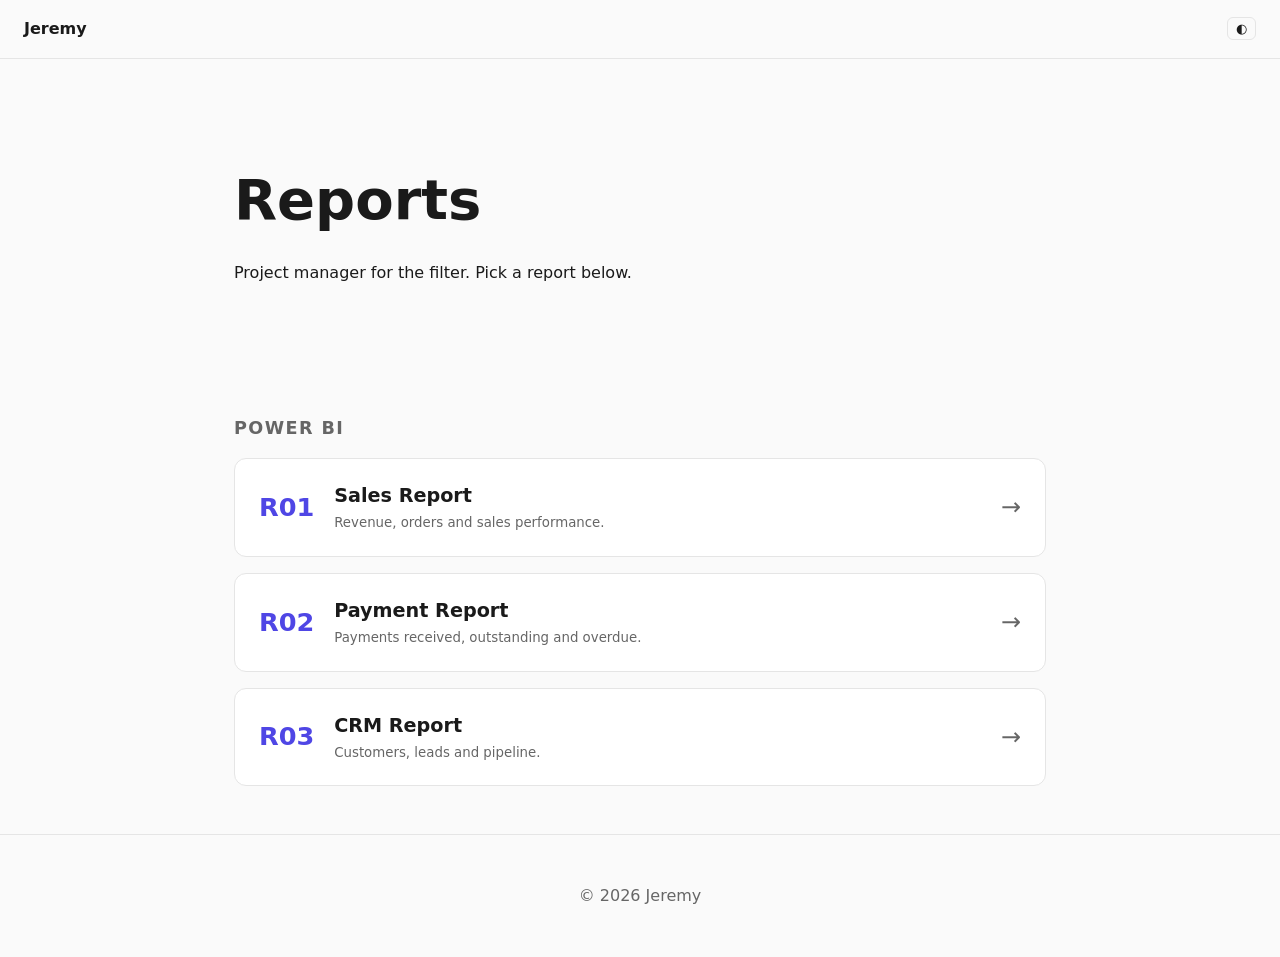
==== index.html @ 3371f1e7 "Label reports R01-R03 under Power BI main category Co-Authored-By: Claude Sonnet 5.5 <noreply@anthro" ====
<!doctype html>
<html lang="en">
<head>
  <meta charset="utf-8">
  <meta name="viewport" content="width=device-width, initial-scale=1">
  <title>Jeremy – Reports</title>
  <meta name="description" content="Report index">
  <link rel="stylesheet" href="assets/style.css">
</head>
<body>
  <header class="site-header">
    <a class="brand" href="index.html">Jeremy</a>
    <button id="theme-toggle" type="button" aria-label="Toggle theme">◐</button>
  </header>

  <main>
    <section class="hero">
      <h1>Reports</h1>
      <p>Project manager for the filter. Pick a report below.</p>
    </section>

    <section aria-label="Report index">
      <h2 class="category">Power BI</h2>
      <div class="reports">
      <a class="report" href="reports/sales.html">
        <span class="num">R01</span>
        <span class="info"><strong>Sales Report</strong><small>Revenue, orders and sales performance.</small></span>
        <span class="go" aria-hidden="true">→</span>
      </a>
      <a class="report" href="reports/payment.html">
        <span class="num">R02</span>
        <span class="info"><strong>Payment Report</strong><small>Payments received, outstanding and overdue.</small></span>
        <span class="go" aria-hidden="true">→</span>
      </a>
      <a class="report" href="reports/crm.html">
        <span class="num">R03</span>
        <span class="info"><strong>CRM Report</strong><small>Customers, leads and pipeline.</small></span>
        <span class="go" aria-hidden="true">→</span>
      </a>
      </div>
      <!-- To add a category: copy the <h2 class="category"> and the <div class="reports"> below it. To add a report: copy one <a class="report"> block, bump the number, point href to a new page in reports/ -->
    </section>
  </main>

  <footer><p>&copy; <span id="year"></span> Jeremy</p></footer>
  <script src="assets/script.js"></script>
</body>
</html>
---- assets/style.css ----
:root{--bg:#fafafa;--fg:#1a1a1a;--muted:#666;--card:#fff;--accent:#4f46e5;--border:#e5e5e5}
:root[data-theme="dark"]{--bg:#111;--fg:#eee;--muted:#999;--card:#1b1b1b;--accent:#818cf8;--border:#2a2a2a}
@media (prefers-color-scheme:dark){:root:not([data-theme="light"]){--bg:#111;--fg:#eee;--muted:#999;--card:#1b1b1b;--accent:#818cf8;--border:#2a2a2a}}
*{box-sizing:border-box}
html{scroll-behavior:smooth}
body{margin:0;font:16px/1.6 system-ui,-apple-system,Segoe UI,sans-serif;background:var(--bg);color:var(--fg)}
a{color:var(--accent)}
.site-header{display:flex;justify-content:space-between;align-items:center;padding:1rem 1.5rem;border-bottom:1px solid var(--border);position:sticky;top:0;background:var(--bg)}
.brand{font-weight:700;text-decoration:none;color:var(--fg)}
nav{display:flex;gap:1rem;align-items:center}
nav a{text-decoration:none;color:var(--muted)}
nav a:hover{color:var(--accent)}
#theme-toggle{background:none;border:1px solid var(--border);color:var(--fg);border-radius:6px;cursor:pointer;padding:.2rem .5rem}
main{max-width:860px;margin:0 auto;padding:0 1.5rem}
section{padding:3rem 0}
.hero{padding:6rem 0 4rem}
.hero h1{font-size:clamp(2rem,6vw,3.5rem);margin:0 0 1rem}
.accent{color:var(--accent)}
.btn{display:inline-block;margin-top:1rem;padding:.7rem 1.2rem;background:var(--accent);color:#fff;border-radius:8px;text-decoration:none}
.btn-ghost{background:transparent;color:var(--accent);border:1px solid var(--accent);margin-left:.5rem}
.grid{display:grid;grid-template-columns:repeat(auto-fit,minmax(220px,1fr));gap:1rem}
.card{background:var(--card);border:1px solid var(--border);border-radius:10px;padding:1.2rem}
.card h3{margin-top:0}
footer{text-align:center;padding:2rem;color:var(--muted);border-top:1px solid var(--border)}
.reports{display:grid;gap:1rem}
.report{display:flex;align-items:center;gap:1.2rem;padding:1.4rem 1.5rem;background:var(--card);border:1px solid var(--border);border-radius:12px;text-decoration:none;color:var(--fg);transition:border-color .15s,transform .15s}
.report:hover{border-color:var(--accent);transform:translateY(-2px)}
.report .num{font-size:1.6rem;font-weight:700;color:var(--accent);min-width:3.5rem}
.report .info{display:flex;flex-direction:column;flex:1}
.report .info strong{font-size:1.2rem}
.report small{color:var(--muted)}
.report .go{font-size:1.5rem;color:var(--muted)}
.kpis{display:grid;grid-template-columns:1fr;gap:1rem;margin:1.5rem 0}
.kpi{background:var(--card);border:1px solid var(--border);border-radius:10px;padding:1rem}
.kpi small{display:block;color:var(--muted)}.kpi strong{font-size:1.5rem}
h2{margin-top:2rem}
.chart .row{display:grid;grid-template-columns:5.5rem 1fr 6rem;gap:.6rem;align-items:center;margin:.3rem 0;font-size:.9rem}
.chart .bar{background:var(--border);border-radius:4px;height:14px;overflow:hidden}
.chart .bar i{display:block;height:100%;background:var(--accent)}
.chart.alt .bar i{background:#f59e0b}
.chart .val{text-align:right;font-variant-numeric:tabular-nums}
.category{margin:0 0 1rem;font-size:1.1rem;text-transform:uppercase;letter-spacing:.08em;color:var(--muted)}
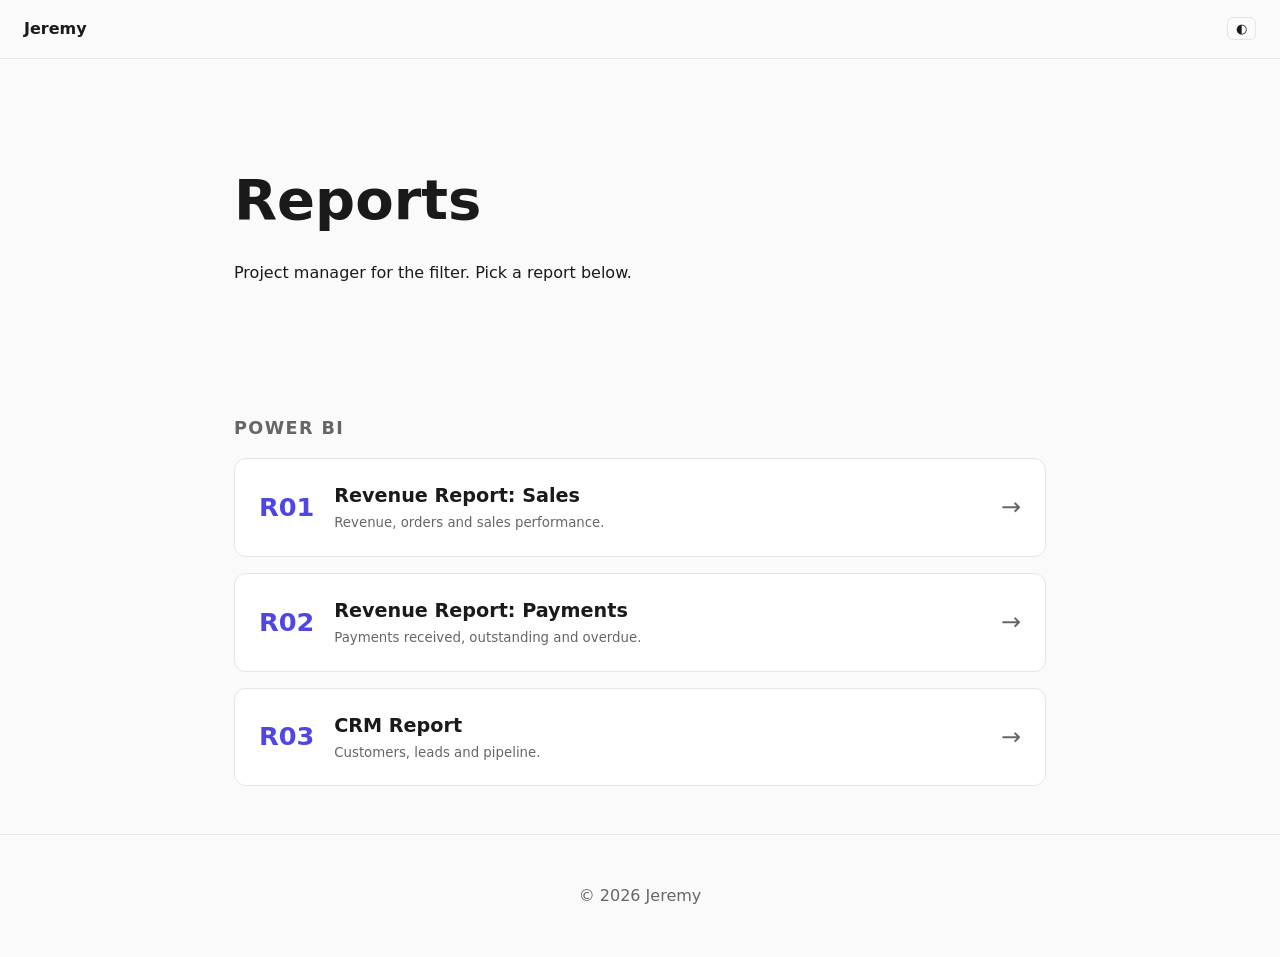
==== commit 3bce680c: "Rename R01/R02 as Revenue reports Co-Authored-By: Claude Sonnet 5.5 <noreply@anthropic.com> Claude-S" ====
--- a/index.html
+++ b/index.html
@@ -24,12 +24,12 @@
       <div class="reports">
       <a class="report" href="reports/sales.html">
         <span class="num">R01</span>
-        <span class="info"><strong>Sales Report</strong><small>Revenue, orders and sales performance.</small></span>
+        <span class="info"><strong>Revenue Report: Sales</strong><small>Revenue, orders and sales performance.</small></span>
         <span class="go" aria-hidden="true">→</span>
       </a>
       <a class="report" href="reports/payment.html">
         <span class="num">R02</span>
-        <span class="info"><strong>Payment Report</strong><small>Payments received, outstanding and overdue.</small></span>
+        <span class="info"><strong>Revenue Report: Payments</strong><small>Payments received, outstanding and overdue.</small></span>
         <span class="go" aria-hidden="true">→</span>
       </a>
       <a class="report" href="reports/crm.html">
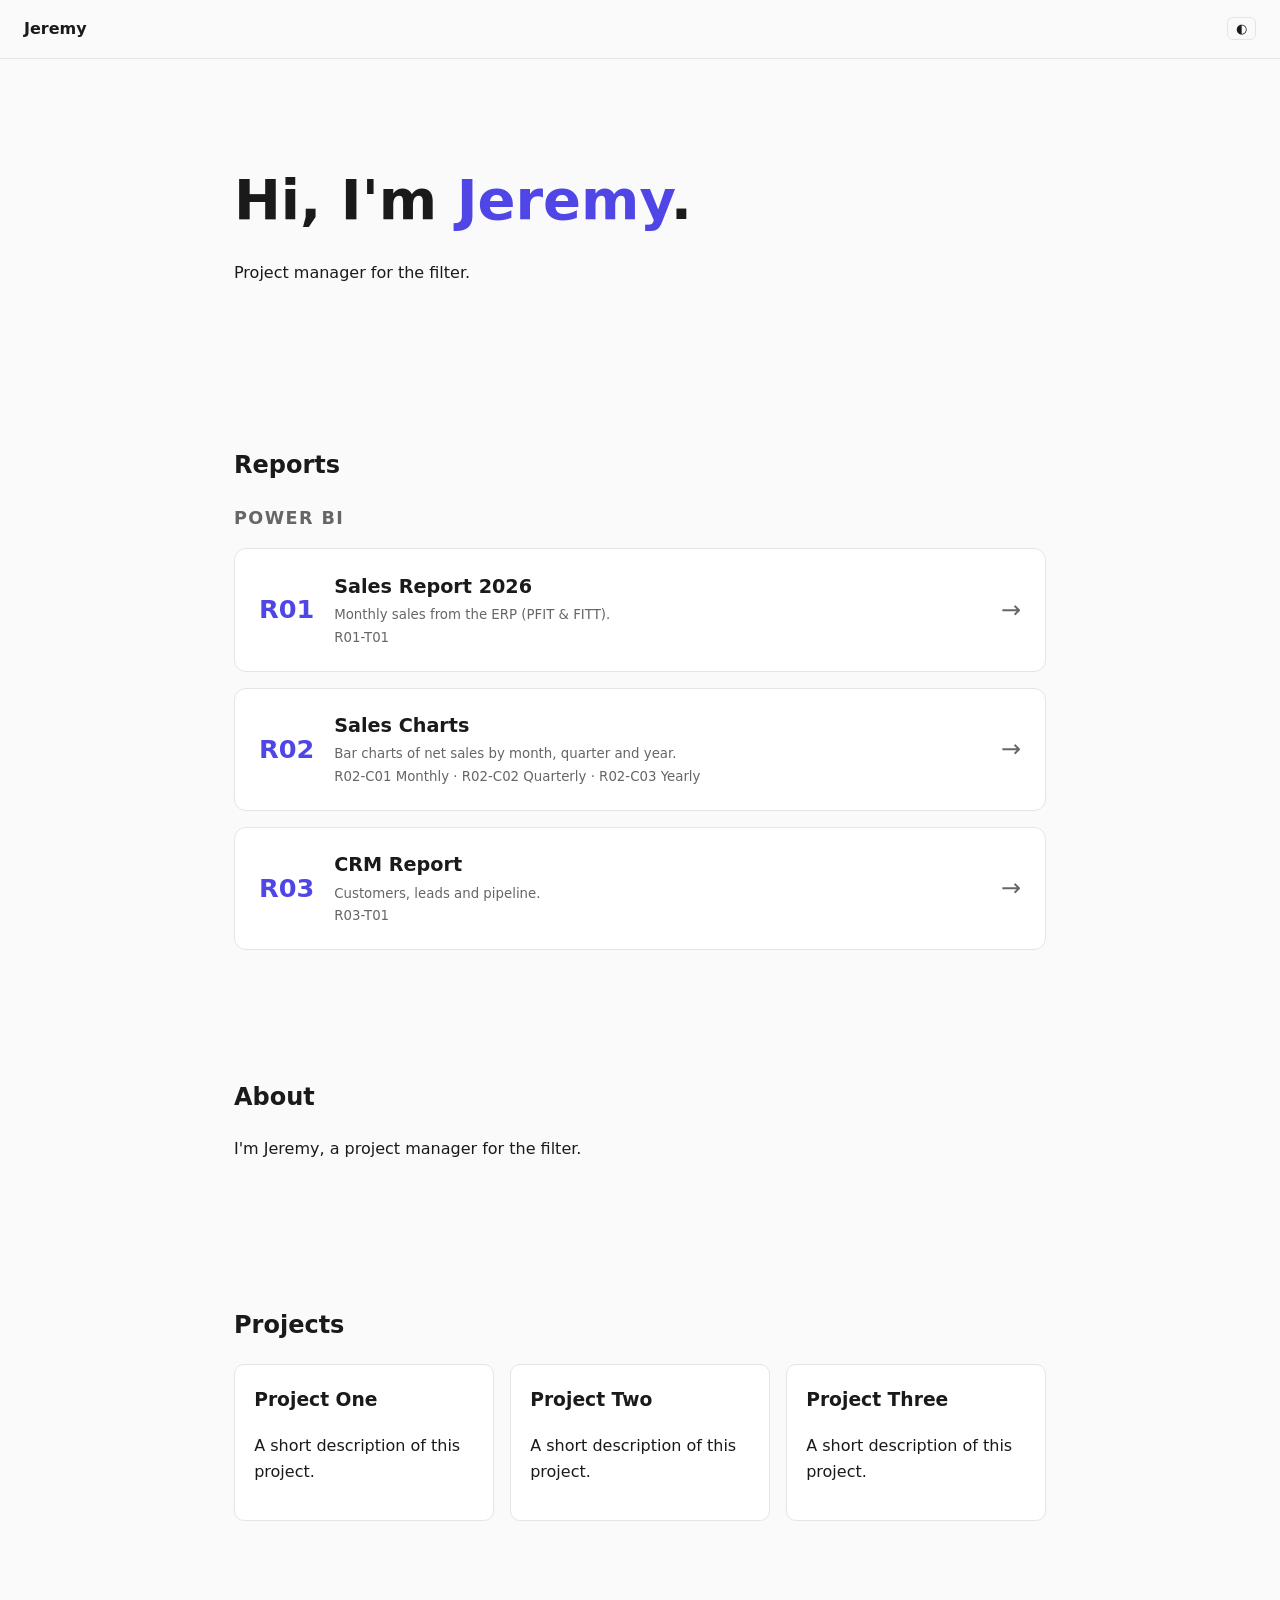
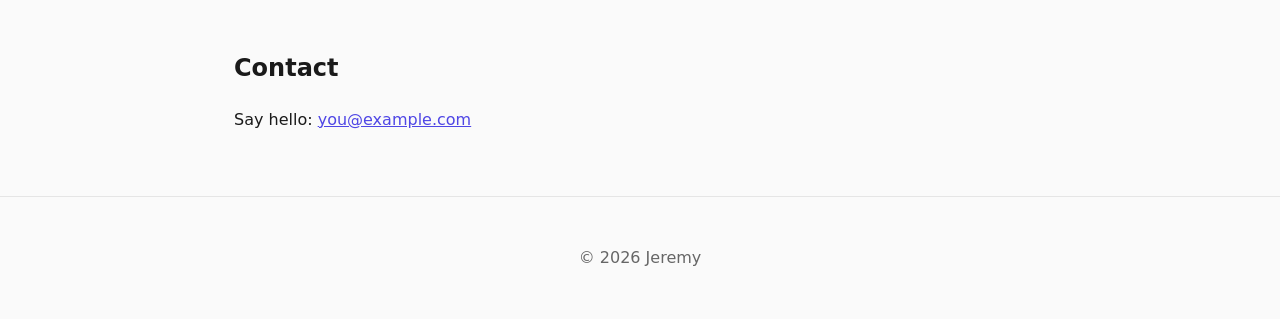
==== commit ee690276: "Group R01-R03 under Power BI on the real index; restore sales pages Co-Authored-By: Claude Sonnet 5." ====
--- a/index.html
+++ b/index.html
@@ -3,8 +3,8 @@
 <head>
   <meta charset="utf-8">
   <meta name="viewport" content="width=device-width, initial-scale=1">
-  <title>Jeremy – Reports</title>
-  <meta name="description" content="Report index">
+  <title>Jeremy</title>
+  <meta name="description" content="Personal website">
   <link rel="stylesheet" href="assets/style.css">
 </head>
 <body>
@@ -14,31 +14,51 @@
   </header>
 
   <main>
-    <section class="hero">
-      <h1>Reports</h1>
-      <p>Project manager for the filter. Pick a report below.</p>
+    <section id="home" class="hero">
+      <h1>Hi, I'm <span class="accent">Jeremy</span>.</h1>
+      <p>Project manager for the filter.</p>
     </section>
 
-    <section aria-label="Report index">
-      <h2 class="category">Power BI</h2>
+    <section id="reports" aria-label="Report index">
+      <h2>Reports</h2>
+      <h3 class="category">Power BI</h3>
       <div class="reports">
-      <a class="report" href="reports/sales.html">
-        <span class="num">R01</span>
-        <span class="info"><strong>Revenue Report: Sales</strong><small>Revenue, orders and sales performance.</small></span>
-        <span class="go" aria-hidden="true">→</span>
-      </a>
-      <a class="report" href="reports/payment.html">
-        <span class="num">R02</span>
-        <span class="info"><strong>Revenue Report: Payments</strong><small>Payments received, outstanding and overdue.</small></span>
-        <span class="go" aria-hidden="true">→</span>
-      </a>
-      <a class="report" href="reports/crm.html">
-        <span class="num">R03</span>
-        <span class="info"><strong>CRM Report</strong><small>Customers, leads and pipeline.</small></span>
-        <span class="go" aria-hidden="true">→</span>
-      </a>
+        <a class="report" href="sales-report.html">
+          <span class="num">R01</span>
+          <span class="info"><strong>Sales Report 2026</strong><small>Monthly sales from the ERP (PFIT &amp; FITT).</small><small>R01-T01</small></span>
+          <span class="go" aria-hidden="true">→</span>
+        </a>
+        <a class="report" href="sales.html">
+          <span class="num">R02</span>
+          <span class="info"><strong>Sales Charts</strong><small>Bar charts of net sales by month, quarter and year.</small><small>R02-C01 Monthly · R02-C02 Quarterly · R02-C03 Yearly</small></span>
+          <span class="go" aria-hidden="true">→</span>
+        </a>
+        <a class="report" href="reports/crm.html">
+          <span class="num">R03</span>
+          <span class="info"><strong>CRM Report</strong><small>Customers, leads and pipeline.</small><small>R03-T01</small></span>
+          <span class="go" aria-hidden="true">→</span>
+        </a>
       </div>
-      <!-- To add a category: copy the <h2 class="category"> and the <div class="reports"> below it. To add a report: copy one <a class="report"> block, bump the number, point href to a new page in reports/ -->
+      <!-- To add a report: copy one <a class="report"> block, use the next R number. To add a category: copy the <h3 class="category"> and the <div class="reports"> below it. -->
+    </section>
+
+    <section id="about">
+      <h2>About</h2>
+      <p>I'm Jeremy, a project manager for the filter.</p>
+    </section>
+
+    <section id="projects">
+      <h2>Projects</h2>
+      <div class="grid">
+        <article class="card"><h3>Project One</h3><p>A short description of this project.</p></article>
+        <article class="card"><h3>Project Two</h3><p>A short description of this project.</p></article>
+        <article class="card"><h3>Project Three</h3><p>A short description of this project.</p></article>
+      </div>
+    </section>
+
+    <section id="contact">
+      <h2>Contact</h2>
+      <p>Say hello: <a href="mailto:you@example.com">you@example.com</a></p>
     </section>
   </main>
 
--- a/assets/style.css
+++ b/assets/style.css
@@ -26,7 +26,7 @@
 .report{display:flex;align-items:center;gap:1.2rem;padding:1.4rem 1.5rem;background:var(--card);border:1px solid var(--border);border-radius:12px;text-decoration:none;color:var(--fg);transition:border-color .15s,transform .15s}
 .report:hover{border-color:var(--accent);transform:translateY(-2px)}
 .report .num{font-size:1.6rem;font-weight:700;color:var(--accent);min-width:3.5rem}
-.report .info{display:flex;flex-direction:column;flex:1}
+.report .info{display:flex;flex-direction:column;flex:1;gap:.1rem}
 .report .info strong{font-size:1.2rem}
 .report small{color:var(--muted)}
 .report .go{font-size:1.5rem;color:var(--muted)}
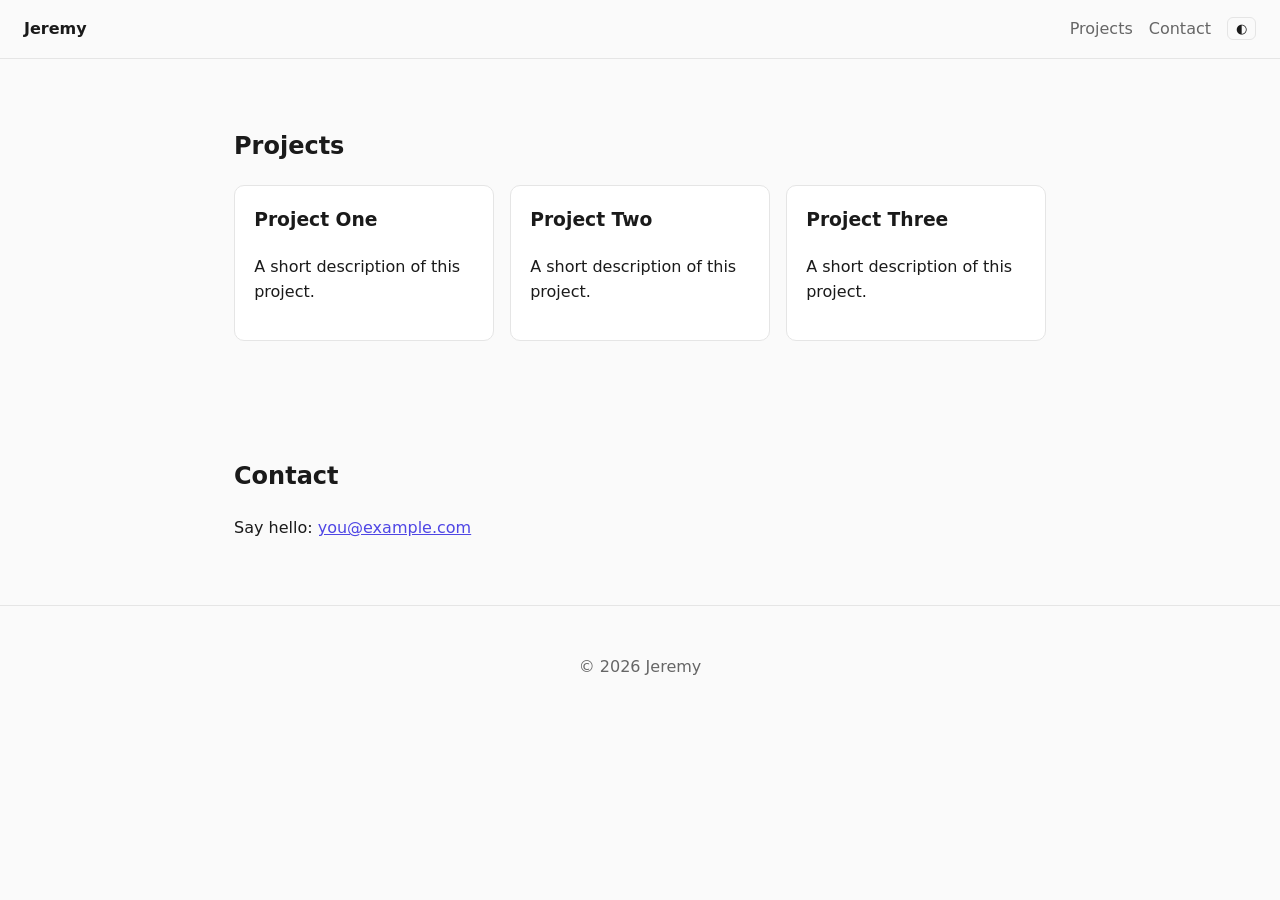
==== commit 95a150ff: "Remove hero and About sections; add header gap Co-Authored-By: Claude Sonnet 5.5 <noreply@anthropic." ====
--- a/index.html
+++ b/index.html
@@ -9,43 +9,15 @@
 </head>
 <body>
   <header class="site-header">
-    <a class="brand" href="index.html">Jeremy</a>
-    <button id="theme-toggle" type="button" aria-label="Toggle theme">◐</button>
+    <a class="brand" href="#projects">Jeremy</a>
+    <nav>
+      <a href="#projects">Projects</a>
+      <a href="#contact">Contact</a>
+      <button id="theme-toggle" aria-label="Toggle theme">◐</button>
+    </nav>
   </header>
 
   <main>
-    <section id="home" class="hero">
-      <h1>Hi, I'm <span class="accent">Jeremy</span>.</h1>
-      <p>Project manager for the filter.</p>
-    </section>
-
-    <section id="reports" aria-label="Report index">
-      <h2>Reports</h2>
-      <h3 class="category">Power BI</h3>
-      <div class="reports">
-        <a class="report" href="sales-report.html">
-          <span class="num">R01</span>
-          <span class="info"><strong>Sales Report 2026</strong><small>Monthly sales from the ERP (PFIT &amp; FITT).</small><small>R01-T01</small></span>
-          <span class="go" aria-hidden="true">→</span>
-        </a>
-        <a class="report" href="sales.html">
-          <span class="num">R02</span>
-          <span class="info"><strong>Sales Charts</strong><small>Bar charts of net sales by month, quarter and year.</small><small>R02-C01 Monthly · R02-C02 Quarterly · R02-C03 Yearly</small></span>
-          <span class="go" aria-hidden="true">→</span>
-        </a>
-        <a class="report" href="reports/crm.html">
-          <span class="num">R03</span>
-          <span class="info"><strong>CRM Report</strong><small>Customers, leads and pipeline.</small><small>R03-T01</small></span>
-          <span class="go" aria-hidden="true">→</span>
-        </a>
-      </div>
-      <!-- To add a report: copy one <a class="report"> block, use the next R number. To add a category: copy the <h3 class="category"> and the <div class="reports"> below it. -->
-    </section>
-
-    <section id="about">
-      <h2>About</h2>
-      <p>I'm Jeremy, a project manager for the filter.</p>
-    </section>
 
     <section id="projects">
       <h2>Projects</h2>
--- a/assets/style.css
+++ b/assets/style.css
@@ -5,7 +5,7 @@
 html{scroll-behavior:smooth}
 body{margin:0;font:16px/1.6 system-ui,-apple-system,Segoe UI,sans-serif;background:var(--bg);color:var(--fg)}
 a{color:var(--accent)}
-.site-header{display:flex;justify-content:space-between;align-items:center;padding:1rem 1.5rem;border-bottom:1px solid var(--border);position:sticky;top:0;background:var(--bg)}
+.site-header{display:flex;justify-content:space-between;align-items:center;gap:1rem;padding:1rem 1.5rem;border-bottom:1px solid var(--border);position:sticky;top:0;background:var(--bg)}
 .brand{font-weight:700;text-decoration:none;color:var(--fg)}
 nav{display:flex;gap:1rem;align-items:center}
 nav a{text-decoration:none;color:var(--muted)}
@@ -17,26 +17,7 @@
 .hero h1{font-size:clamp(2rem,6vw,3.5rem);margin:0 0 1rem}
 .accent{color:var(--accent)}
 .btn{display:inline-block;margin-top:1rem;padding:.7rem 1.2rem;background:var(--accent);color:#fff;border-radius:8px;text-decoration:none}
-.btn-ghost{background:transparent;color:var(--accent);border:1px solid var(--accent);margin-left:.5rem}
 .grid{display:grid;grid-template-columns:repeat(auto-fit,minmax(220px,1fr));gap:1rem}
 .card{background:var(--card);border:1px solid var(--border);border-radius:10px;padding:1.2rem}
 .card h3{margin-top:0}
 footer{text-align:center;padding:2rem;color:var(--muted);border-top:1px solid var(--border)}
-.reports{display:grid;gap:1rem}
-.report{display:flex;align-items:center;gap:1.2rem;padding:1.4rem 1.5rem;background:var(--card);border:1px solid var(--border);border-radius:12px;text-decoration:none;color:var(--fg);transition:border-color .15s,transform .15s}
-.report:hover{border-color:var(--accent);transform:translateY(-2px)}
-.report .num{font-size:1.6rem;font-weight:700;color:var(--accent);min-width:3.5rem}
-.report .info{display:flex;flex-direction:column;flex:1;gap:.1rem}
-.report .info strong{font-size:1.2rem}
-.report small{color:var(--muted)}
-.report .go{font-size:1.5rem;color:var(--muted)}
-.kpis{display:grid;grid-template-columns:1fr;gap:1rem;margin:1.5rem 0}
-.kpi{background:var(--card);border:1px solid var(--border);border-radius:10px;padding:1rem}
-.kpi small{display:block;color:var(--muted)}.kpi strong{font-size:1.5rem}
-h2{margin-top:2rem}
-.chart .row{display:grid;grid-template-columns:5.5rem 1fr 6rem;gap:.6rem;align-items:center;margin:.3rem 0;font-size:.9rem}
-.chart .bar{background:var(--border);border-radius:4px;height:14px;overflow:hidden}
-.chart .bar i{display:block;height:100%;background:var(--accent)}
-.chart.alt .bar i{background:#f59e0b}
-.chart .val{text-align:right;font-variant-numeric:tabular-nums}
-.category{margin:0 0 1rem;font-size:1.1rem;text-transform:uppercase;letter-spacing:.08em;color:var(--muted)}
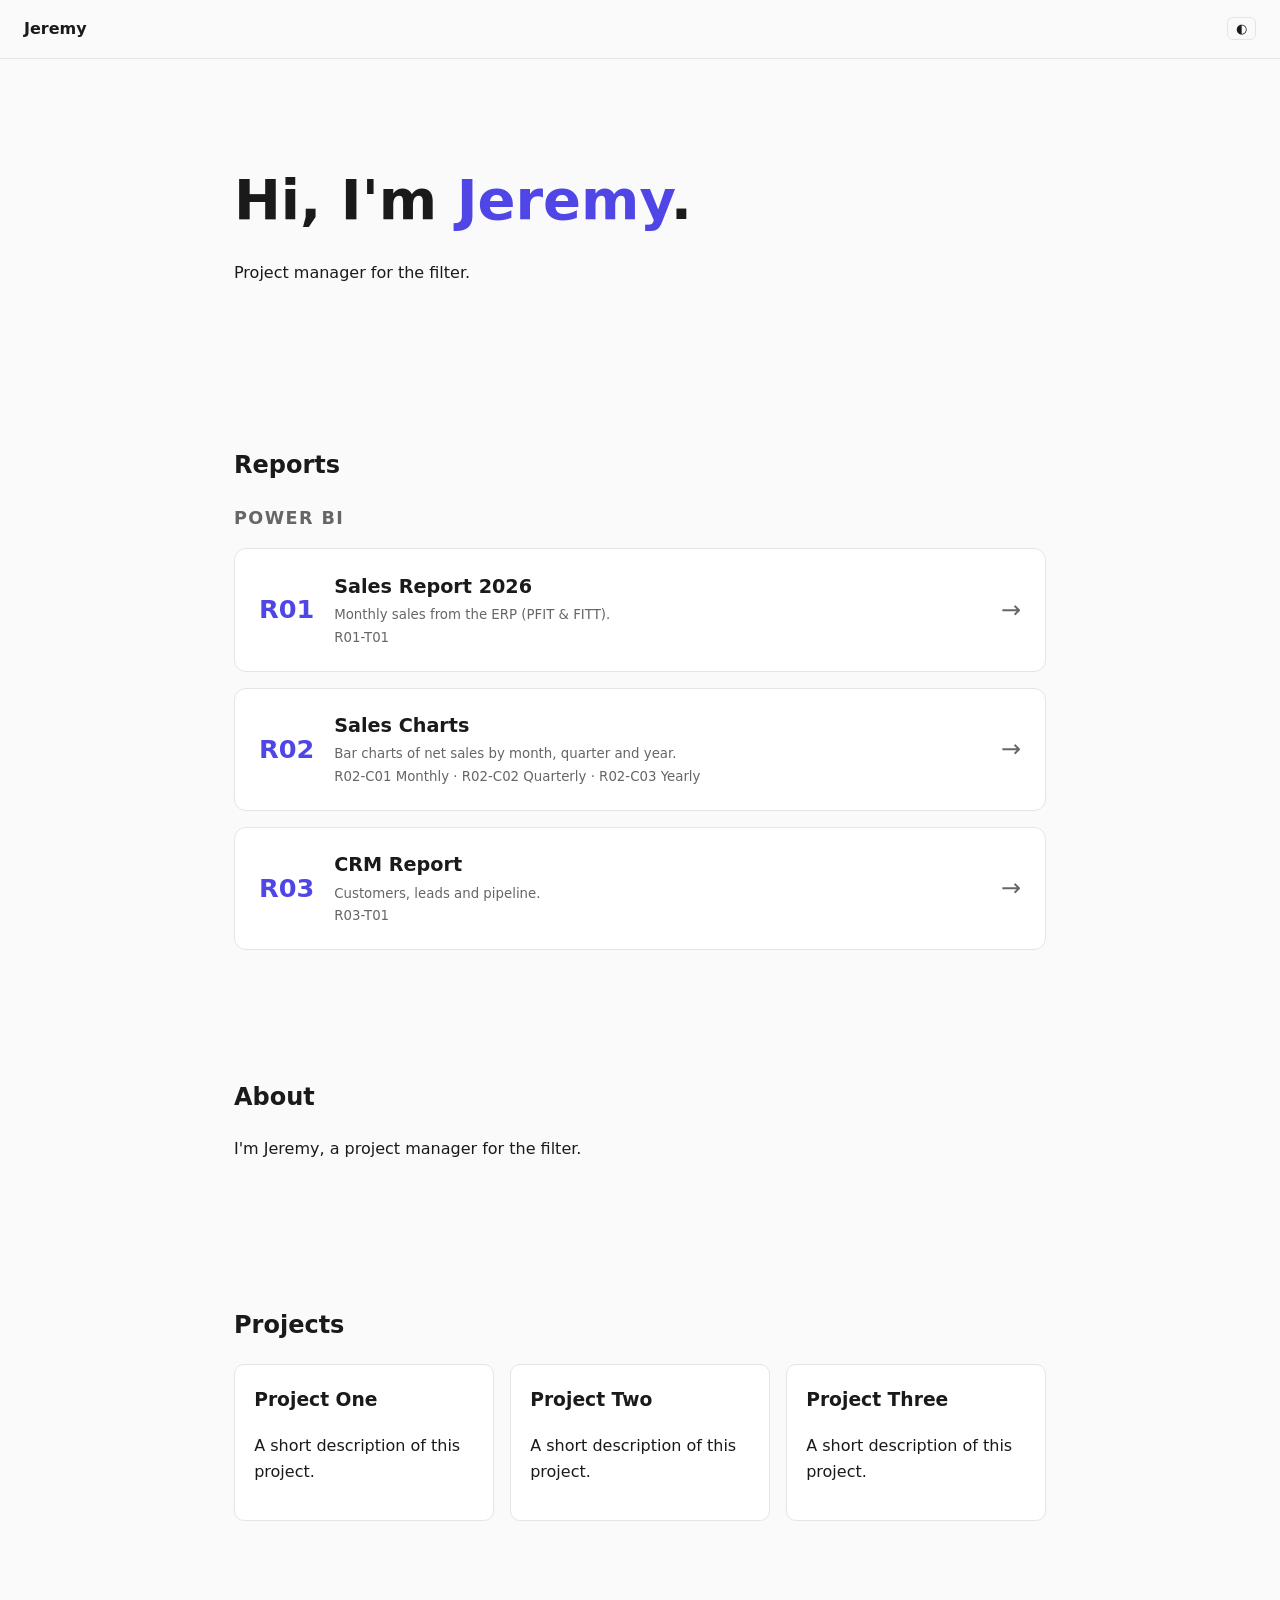
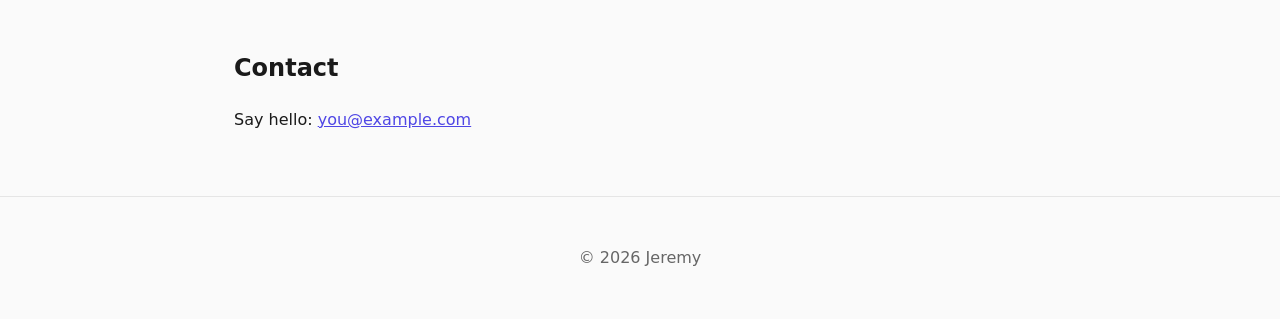
==== commit 526df9e3: "Merge 820618586acd42a50cfb7c62e730860ed1717d09 into 0eb6141aed3d4a485892d97aae8d0cf7995043bb" ====
--- a/index.html
+++ b/index.html
@@ -9,15 +9,43 @@
 </head>
 <body>
   <header class="site-header">
-    <a class="brand" href="#projects">Jeremy</a>
-    <nav>
-      <a href="#projects">Projects</a>
-      <a href="#contact">Contact</a>
-      <button id="theme-toggle" aria-label="Toggle theme">◐</button>
-    </nav>
+    <a class="brand" href="index.html">Jeremy</a>
+    <button id="theme-toggle" type="button" aria-label="Toggle theme">◐</button>
   </header>
 
   <main>
+    <section id="home" class="hero">
+      <h1>Hi, I'm <span class="accent">Jeremy</span>.</h1>
+      <p>Project manager for the filter.</p>
+    </section>
+
+    <section id="reports" aria-label="Report index">
+      <h2>Reports</h2>
+      <h3 class="category">Power BI</h3>
+      <div class="reports">
+        <a class="report" href="sales-report.html">
+          <span class="num">R01</span>
+          <span class="info"><strong>Sales Report 2026</strong><small>Monthly sales from the ERP (PFIT &amp; FITT).</small><small>R01-T01</small></span>
+          <span class="go" aria-hidden="true">→</span>
+        </a>
+        <a class="report" href="sales.html">
+          <span class="num">R02</span>
+          <span class="info"><strong>Sales Charts</strong><small>Bar charts of net sales by month, quarter and year.</small><small>R02-C01 Monthly · R02-C02 Quarterly · R02-C03 Yearly</small></span>
+          <span class="go" aria-hidden="true">→</span>
+        </a>
+        <a class="report" href="reports/crm.html">
+          <span class="num">R03</span>
+          <span class="info"><strong>CRM Report</strong><small>Customers, leads and pipeline.</small><small>R03-T01</small></span>
+          <span class="go" aria-hidden="true">→</span>
+        </a>
+      </div>
+      <!-- To add a report: copy one <a class="report"> block, use the next R number. To add a category: copy the <h3 class="category"> and the <div class="reports"> below it. -->
+    </section>
+
+    <section id="about">
+      <h2>About</h2>
+      <p>I'm Jeremy, a project manager for the filter.</p>
+    </section>
 
     <section id="projects">
       <h2>Projects</h2>
--- a/assets/style.css
+++ b/assets/style.css
@@ -5,7 +5,7 @@
 html{scroll-behavior:smooth}
 body{margin:0;font:16px/1.6 system-ui,-apple-system,Segoe UI,sans-serif;background:var(--bg);color:var(--fg)}
 a{color:var(--accent)}
-.site-header{display:flex;justify-content:space-between;align-items:center;gap:1rem;padding:1rem 1.5rem;border-bottom:1px solid var(--border);position:sticky;top:0;background:var(--bg)}
+.site-header{display:flex;justify-content:space-between;align-items:center;padding:1rem 1.5rem;border-bottom:1px solid var(--border);position:sticky;top:0;background:var(--bg)}
 .brand{font-weight:700;text-decoration:none;color:var(--fg)}
 nav{display:flex;gap:1rem;align-items:center}
 nav a{text-decoration:none;color:var(--muted)}
@@ -17,7 +17,26 @@
 .hero h1{font-size:clamp(2rem,6vw,3.5rem);margin:0 0 1rem}
 .accent{color:var(--accent)}
 .btn{display:inline-block;margin-top:1rem;padding:.7rem 1.2rem;background:var(--accent);color:#fff;border-radius:8px;text-decoration:none}
+.btn-ghost{background:transparent;color:var(--accent);border:1px solid var(--accent);margin-left:.5rem}
 .grid{display:grid;grid-template-columns:repeat(auto-fit,minmax(220px,1fr));gap:1rem}
 .card{background:var(--card);border:1px solid var(--border);border-radius:10px;padding:1.2rem}
 .card h3{margin-top:0}
 footer{text-align:center;padding:2rem;color:var(--muted);border-top:1px solid var(--border)}
+.reports{display:grid;gap:1rem}
+.report{display:flex;align-items:center;gap:1.2rem;padding:1.4rem 1.5rem;background:var(--card);border:1px solid var(--border);border-radius:12px;text-decoration:none;color:var(--fg);transition:border-color .15s,transform .15s}
+.report:hover{border-color:var(--accent);transform:translateY(-2px)}
+.report .num{font-size:1.6rem;font-weight:700;color:var(--accent);min-width:3.5rem}
+.report .info{display:flex;flex-direction:column;flex:1;gap:.1rem}
+.report .info strong{font-size:1.2rem}
+.report small{color:var(--muted)}
+.report .go{font-size:1.5rem;color:var(--muted)}
+.kpis{display:grid;grid-template-columns:1fr;gap:1rem;margin:1.5rem 0}
+.kpi{background:var(--card);border:1px solid var(--border);border-radius:10px;padding:1rem}
+.kpi small{display:block;color:var(--muted)}.kpi strong{font-size:1.5rem}
+h2{margin-top:2rem}
+.chart .row{display:grid;grid-template-columns:5.5rem 1fr 6rem;gap:.6rem;align-items:center;margin:.3rem 0;font-size:.9rem}
+.chart .bar{background:var(--border);border-radius:4px;height:14px;overflow:hidden}
+.chart .bar i{display:block;height:100%;background:var(--accent)}
+.chart.alt .bar i{background:#f59e0b}
+.chart .val{text-align:right;font-variant-numeric:tabular-nums}
+.category{margin:0 0 1rem;font-size:1.1rem;text-transform:uppercase;letter-spacing:.08em;color:var(--muted)}
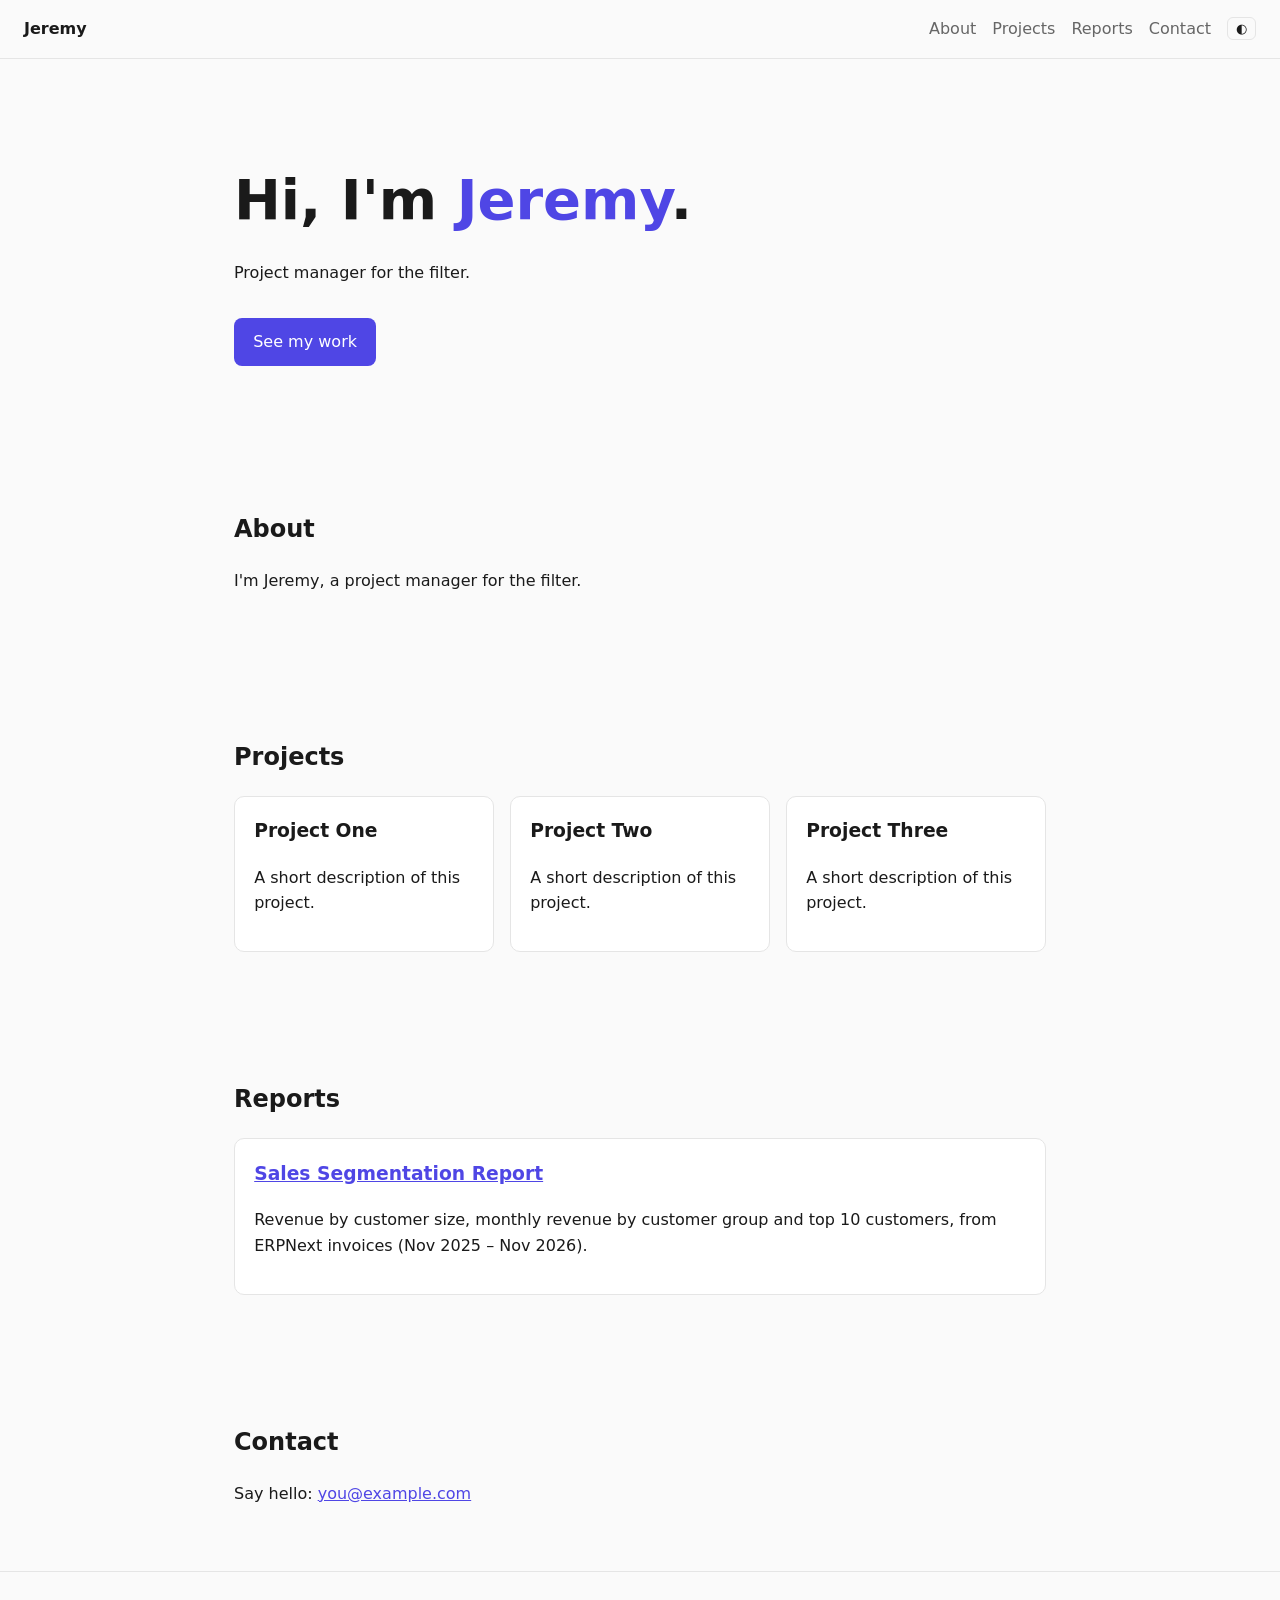
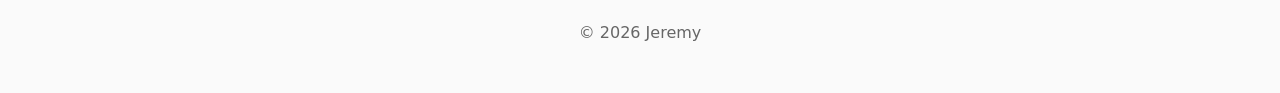
==== commit f1d4b520: "Link sales segmentation report from home page; make report standalone Co-Authored-By: Claude Sonnet " ====
--- a/index.html
+++ b/index.html
@@ -9,37 +9,21 @@
 </head>
 <body>
   <header class="site-header">
-    <a class="brand" href="index.html">Jeremy</a>
-    <button id="theme-toggle" type="button" aria-label="Toggle theme">◐</button>
+    <a class="brand" href="#home">Jeremy</a>
+    <nav>
+      <a href="#about">About</a>
+      <a href="#projects">Projects</a>
+      <a href="#reports">Reports</a>
+      <a href="#contact">Contact</a>
+      <button id="theme-toggle" aria-label="Toggle theme">◐</button>
+    </nav>
   </header>
 
   <main>
     <section id="home" class="hero">
       <h1>Hi, I'm <span class="accent">Jeremy</span>.</h1>
       <p>Project manager for the filter.</p>
-    </section>
-
-    <section id="reports" aria-label="Report index">
-      <h2>Reports</h2>
-      <h3 class="category">Power BI</h3>
-      <div class="reports">
-        <a class="report" href="sales-report.html">
-          <span class="num">R01</span>
-          <span class="info"><strong>Sales Report 2026</strong><small>Monthly sales from the ERP (PFIT &amp; FITT).</small><small>R01-T01</small></span>
-          <span class="go" aria-hidden="true">→</span>
-        </a>
-        <a class="report" href="sales.html">
-          <span class="num">R02</span>
-          <span class="info"><strong>Sales Charts</strong><small>Bar charts of net sales by month, quarter and year.</small><small>R02-C01 Monthly · R02-C02 Quarterly · R02-C03 Yearly</small></span>
-          <span class="go" aria-hidden="true">→</span>
-        </a>
-        <a class="report" href="reports/crm.html">
-          <span class="num">R03</span>
-          <span class="info"><strong>CRM Report</strong><small>Customers, leads and pipeline.</small><small>R03-T01</small></span>
-          <span class="go" aria-hidden="true">→</span>
-        </a>
-      </div>
-      <!-- To add a report: copy one <a class="report"> block, use the next R number. To add a category: copy the <h3 class="category"> and the <div class="reports"> below it. -->
+      <a class="btn" href="#projects">See my work</a>
     </section>
 
     <section id="about">
@@ -56,6 +40,13 @@
       </div>
     </section>
 
+    <section id="reports">
+      <h2>Reports</h2>
+      <div class="grid">
+        <article class="card"><h3><a href="report/index.html">Sales Segmentation Report</a></h3><p>Revenue by customer size, monthly revenue by customer group and top 10 customers, from ERPNext invoices (Nov 2025 – Nov 2026).</p></article>
+      </div>
+    </section>
+
     <section id="contact">
       <h2>Contact</h2>
       <p>Say hello: <a href="mailto:you@example.com">you@example.com</a></p>
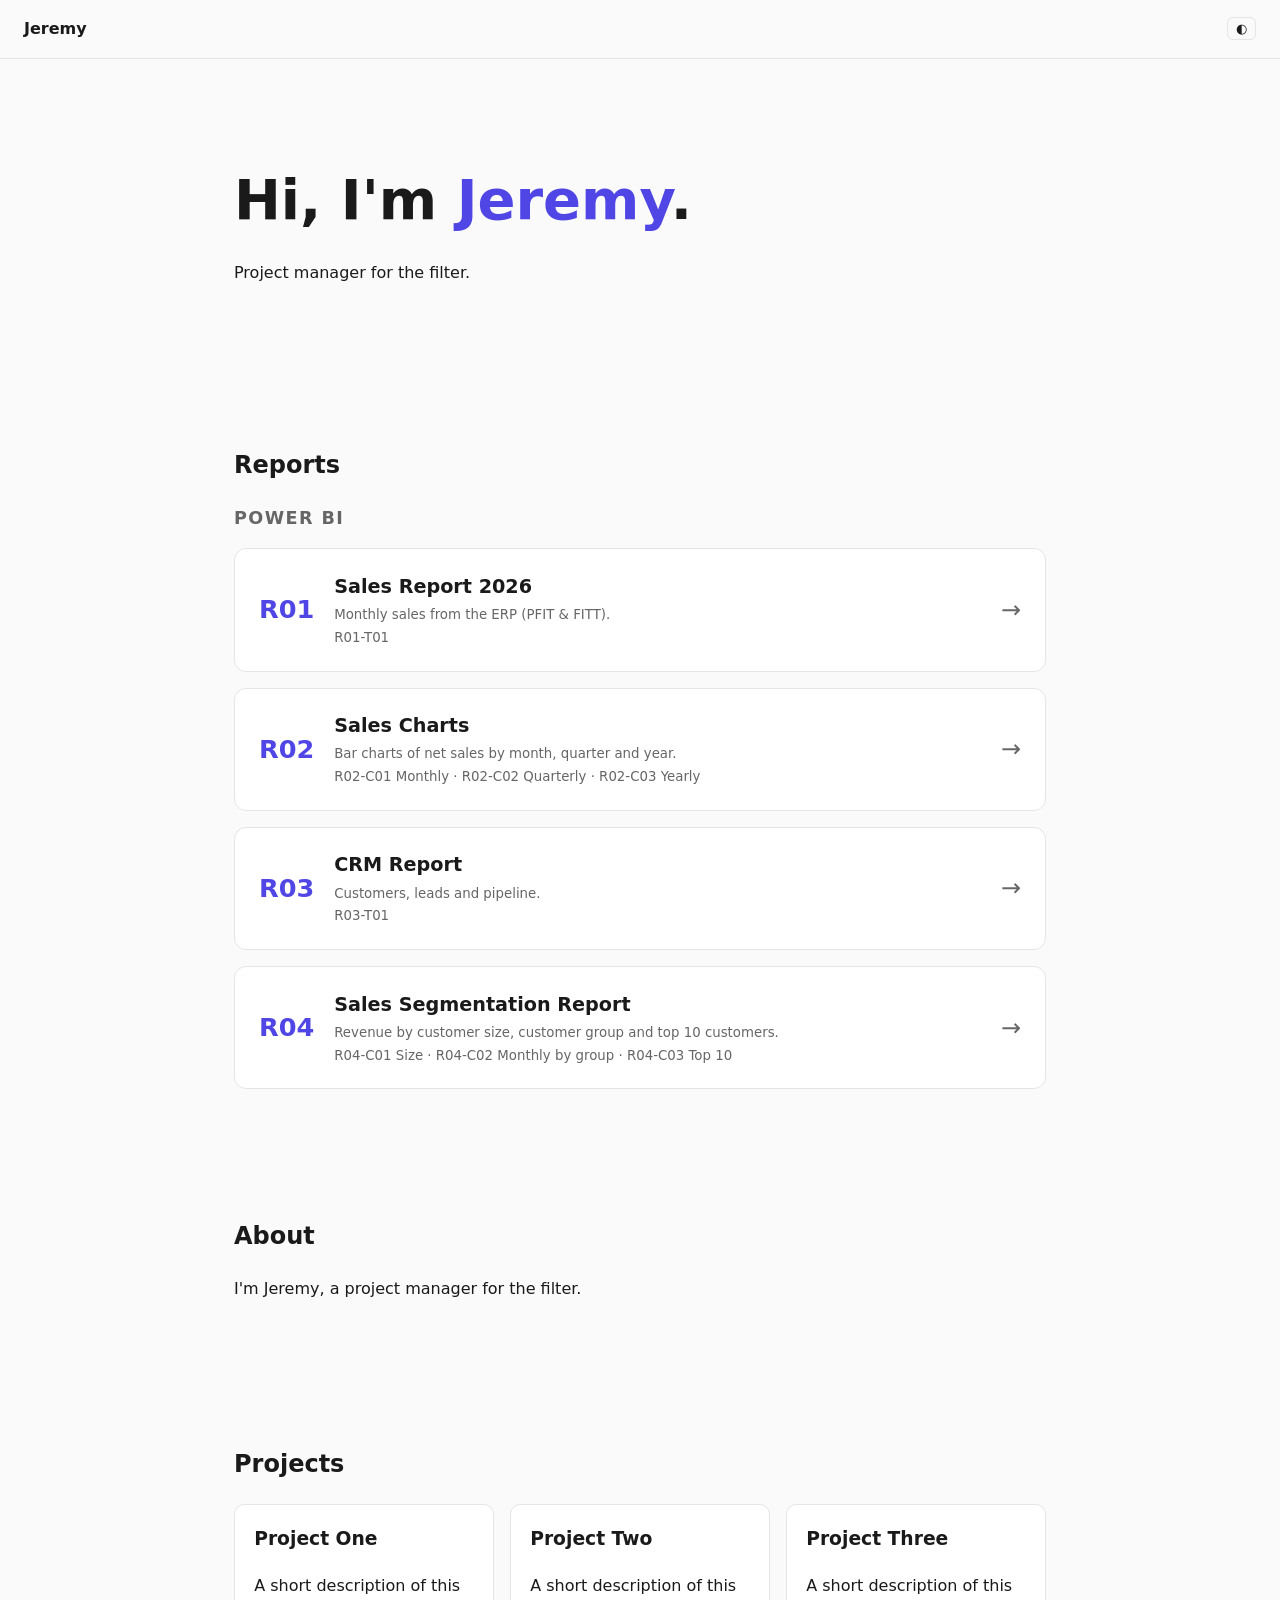
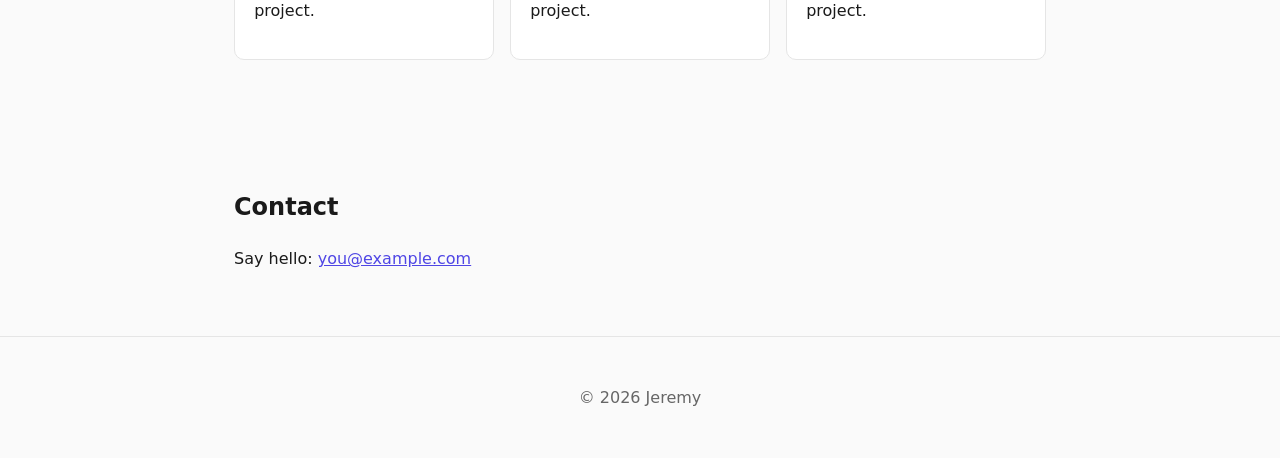
==== commit 5efa7e8d: "Merge existing site; add Sales Segmentation Report (R04) under Power BI Co-Authored-By: Claude Sonne" ====
--- a/index.html
+++ b/index.html
@@ -9,21 +9,42 @@
 </head>
 <body>
   <header class="site-header">
-    <a class="brand" href="#home">Jeremy</a>
-    <nav>
-      <a href="#about">About</a>
-      <a href="#projects">Projects</a>
-      <a href="#reports">Reports</a>
-      <a href="#contact">Contact</a>
-      <button id="theme-toggle" aria-label="Toggle theme">◐</button>
-    </nav>
+    <a class="brand" href="index.html">Jeremy</a>
+    <button id="theme-toggle" type="button" aria-label="Toggle theme">◐</button>
   </header>
 
   <main>
     <section id="home" class="hero">
       <h1>Hi, I'm <span class="accent">Jeremy</span>.</h1>
       <p>Project manager for the filter.</p>
-      <a class="btn" href="#projects">See my work</a>
+    </section>
+
+    <section id="reports" aria-label="Report index">
+      <h2>Reports</h2>
+      <h3 class="category">Power BI</h3>
+      <div class="reports">
+        <a class="report" href="sales-report.html">
+          <span class="num">R01</span>
+          <span class="info"><strong>Sales Report 2026</strong><small>Monthly sales from the ERP (PFIT &amp; FITT).</small><small>R01-T01</small></span>
+          <span class="go" aria-hidden="true">→</span>
+        </a>
+        <a class="report" href="sales.html">
+          <span class="num">R02</span>
+          <span class="info"><strong>Sales Charts</strong><small>Bar charts of net sales by month, quarter and year.</small><small>R02-C01 Monthly · R02-C02 Quarterly · R02-C03 Yearly</small></span>
+          <span class="go" aria-hidden="true">→</span>
+        </a>
+        <a class="report" href="reports/crm.html">
+          <span class="num">R03</span>
+          <span class="info"><strong>CRM Report</strong><small>Customers, leads and pipeline.</small><small>R03-T01</small></span>
+          <span class="go" aria-hidden="true">→</span>
+        </a>
+        <a class="report" href="reports/segmentation.html">
+          <span class="num">R04</span>
+          <span class="info"><strong>Sales Segmentation Report</strong><small>Revenue by customer size, customer group and top 10 customers.</small><small>R04-C01 Size · R04-C02 Monthly by group · R04-C03 Top 10</small></span>
+          <span class="go" aria-hidden="true">→</span>
+        </a>
+      </div>
+      <!-- To add a report: copy one <a class="report"> block, use the next R number. To add a category: copy the <h3 class="category"> and the <div class="reports"> below it. -->
     </section>
 
     <section id="about">
@@ -40,13 +61,6 @@
       </div>
     </section>
 
-    <section id="reports">
-      <h2>Reports</h2>
-      <div class="grid">
-        <article class="card"><h3><a href="report/index.html">Sales Segmentation Report</a></h3><p>Revenue by customer size, monthly revenue by customer group and top 10 customers, from ERPNext invoices (Nov 2025 – Nov 2026).</p></article>
-      </div>
-    </section>
-
     <section id="contact">
       <h2>Contact</h2>
       <p>Say hello: <a href="mailto:you@example.com">you@example.com</a></p>
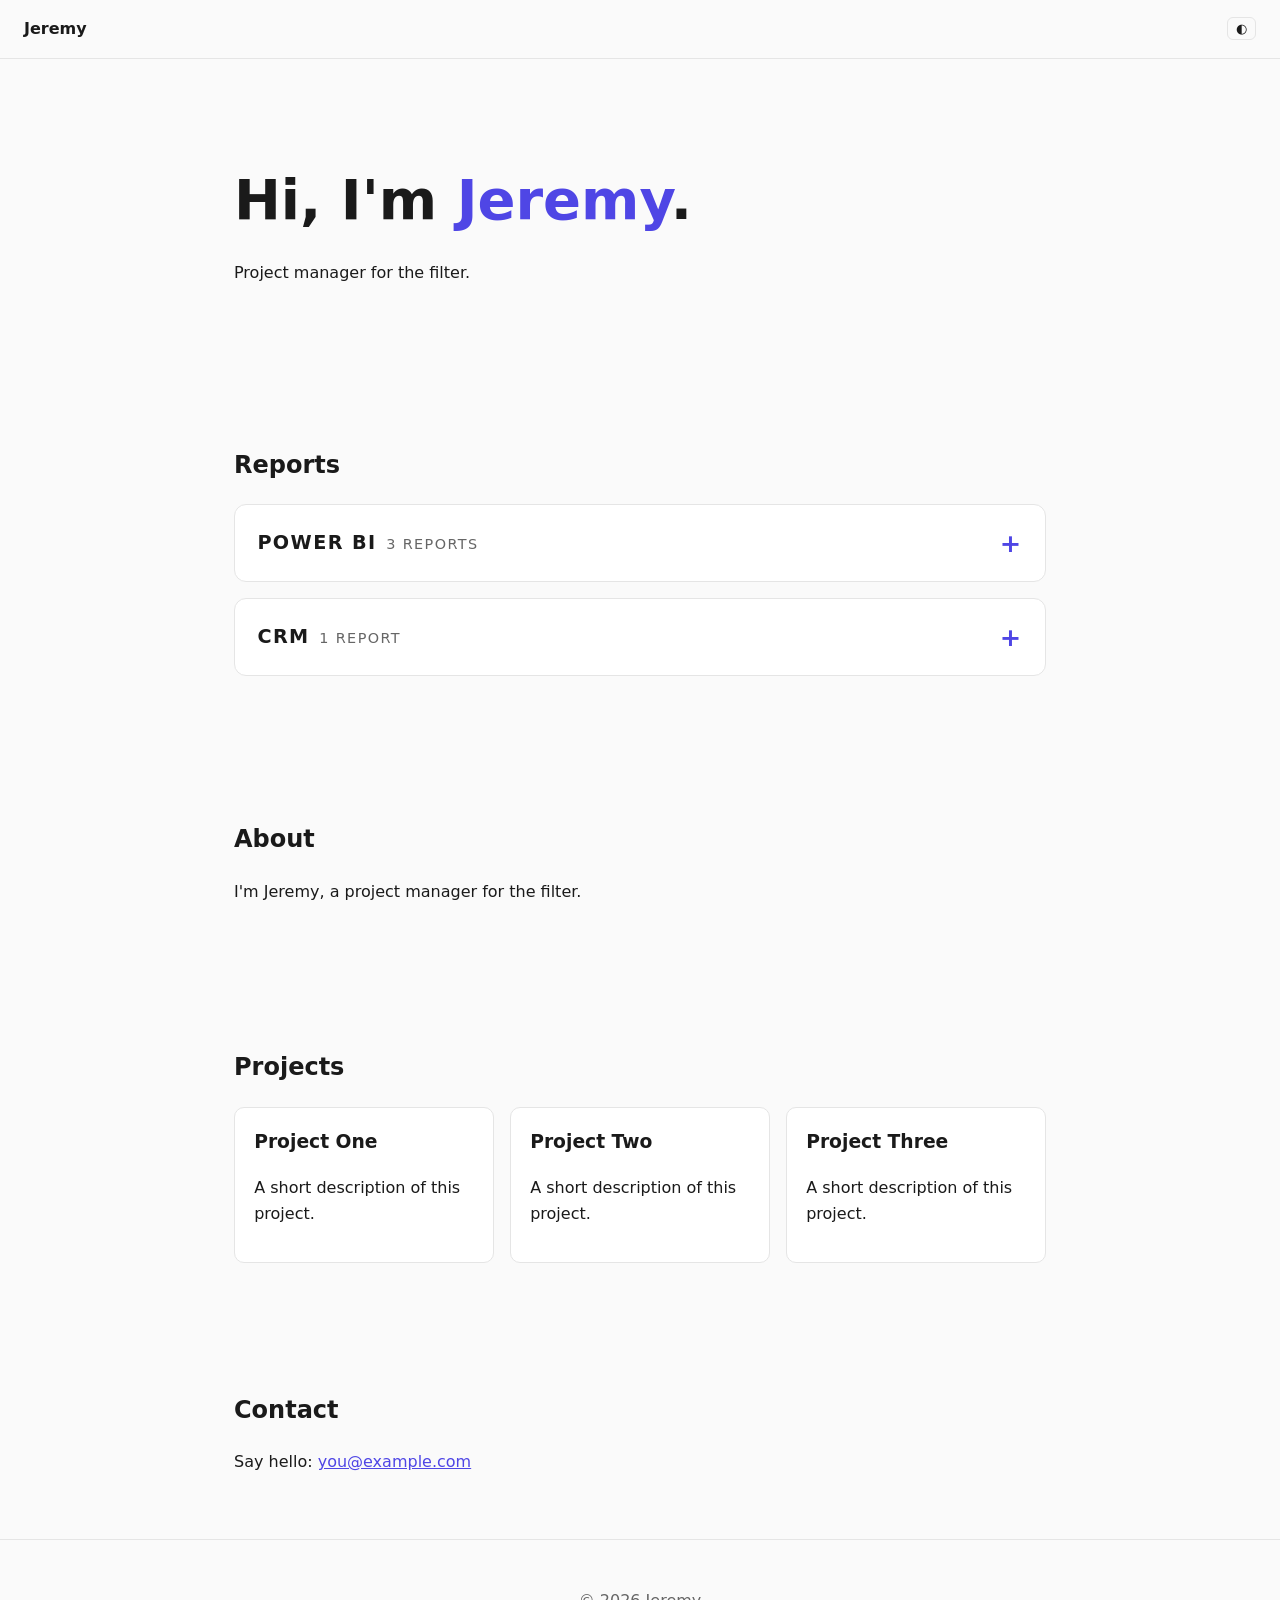
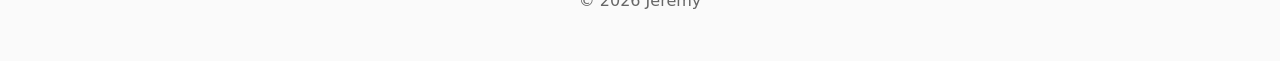
==== commit 8fc63b02: "Sync index with live categories (Power BI / CRM); document deploy steps Co-Authored-By: Claude Sonne" ====
--- a/index.html
+++ b/index.html
@@ -6,6 +6,24 @@
   <title>Jeremy</title>
   <meta name="description" content="Personal website">
   <link rel="stylesheet" href="assets/style.css">
+  <style>
+.reports{display:grid;gap:1rem;margin-top:1rem}
+.report{display:flex;align-items:center;gap:1.2rem;padding:1.4rem 1.5rem;background:var(--card);border:1px solid var(--border);border-radius:12px;text-decoration:none;color:var(--fg)}
+.report:hover{border-color:var(--accent)}
+.report .num{font-size:1.6rem;font-weight:700;color:var(--accent);min-width:3.5rem}
+.report .info{display:flex;flex-direction:column;flex:1;gap:.1rem}
+.report .info strong{font-size:1.2rem}
+.report small{color:var(--muted)}
+.report .go{font-size:1.5rem;color:var(--muted)}
+details.category{margin:0 0 1rem}
+details.category>summary{list-style:none;cursor:pointer;display:flex;align-items:center;justify-content:space-between;padding:1.1rem 1.4rem;background:var(--card);border:1px solid var(--border);border-radius:12px;font-size:1.2rem;font-weight:700;color:var(--fg)}
+details.category>summary::-webkit-details-marker{display:none}
+details.category>summary:hover{border-color:var(--accent)}
+details.category>summary .count{font-weight:400;font-size:.9rem;color:var(--muted);margin-left:.6rem}
+details.category>summary::after{content:"+";font-size:1.6rem;color:var(--accent)}
+details.category[open]>summary::after{content:"\2212"}
+details.category[open]>summary{border-color:var(--accent)}
+  </style>
 </head>
 <body>
   <header class="site-header">
@@ -19,32 +37,24 @@
       <p>Project manager for the filter.</p>
     </section>
 
-    <section id="reports" aria-label="Report index">
+    <section id="reports">
       <h2>Reports</h2>
-      <h3 class="category">Power BI</h3>
-      <div class="reports">
-        <a class="report" href="sales-report.html">
-          <span class="num">R01</span>
-          <span class="info"><strong>Sales Report 2026</strong><small>Monthly sales from the ERP (PFIT &amp; FITT).</small><small>R01-T01</small></span>
-          <span class="go" aria-hidden="true">→</span>
-        </a>
-        <a class="report" href="sales.html">
-          <span class="num">R02</span>
-          <span class="info"><strong>Sales Charts</strong><small>Bar charts of net sales by month, quarter and year.</small><small>R02-C01 Monthly · R02-C02 Quarterly · R02-C03 Yearly</small></span>
-          <span class="go" aria-hidden="true">→</span>
-        </a>
-        <a class="report" href="reports/crm.html">
-          <span class="num">R03</span>
-          <span class="info"><strong>CRM Report</strong><small>Customers, leads and pipeline.</small><small>R03-T01</small></span>
-          <span class="go" aria-hidden="true">→</span>
-        </a>
-        <a class="report" href="reports/segmentation.html">
-          <span class="num">R04</span>
-          <span class="info"><strong>Sales Segmentation Report</strong><small>Revenue by customer size, customer group and top 10 customers.</small><small>R04-C01 Size · R04-C02 Monthly by group · R04-C03 Top 10</small></span>
-          <span class="go" aria-hidden="true">→</span>
-        </a>
-      </div>
-      <!-- To add a report: copy one <a class="report"> block, use the next R number. To add a category: copy the <h3 class="category"> and the <div class="reports"> below it. -->
+
+      <details class="category">
+        <summary><span>Power BI<span class="count">3 reports</span></span></summary>
+        <div class="reports">
+          <a class="report" href="sales-report.html"><span class="num">R01</span><span class="info"><strong>Sales Report 2026</strong><small>Monthly sales from the ERP (PFIT &amp; FITT).</small><small>R01-T01</small></span><span class="go" aria-hidden="true">&rarr;</span></a>
+          <a class="report" href="sales.html"><span class="num">R02</span><span class="info"><strong>Sales Charts</strong><small>Bar charts of net sales by month, quarter and year.</small><small>R02-C01 Monthly &middot; R02-C02 Quarterly &middot; R02-C03 Yearly</small></span><span class="go" aria-hidden="true">&rarr;</span></a>
+          <a class="report" href="reports/segmentation.html"><span class="num">R04</span><span class="info"><strong>Sales Segmentation Report</strong><small>Revenue by customer size, customer group and top 10 customers.</small><small>R04-C01 Size &middot; R04-C02 Monthly by group &middot; R04-C03 Top 10</small></span><span class="go" aria-hidden="true">&rarr;</span></a>
+        </div>
+      </details>
+
+      <details class="category">
+        <summary><span>CRM<span class="count">1 report</span></span></summary>
+        <div class="reports">
+          <a class="report" href="reports/crm.html"><span class="num">R03</span><span class="info"><strong>CRM Report</strong><small>Customers, leads and pipeline.</small><small>R03-T01</small></span><span class="go" aria-hidden="true">&rarr;</span></a>
+        </div>
+      </details>
     </section>
 
     <section id="about">
